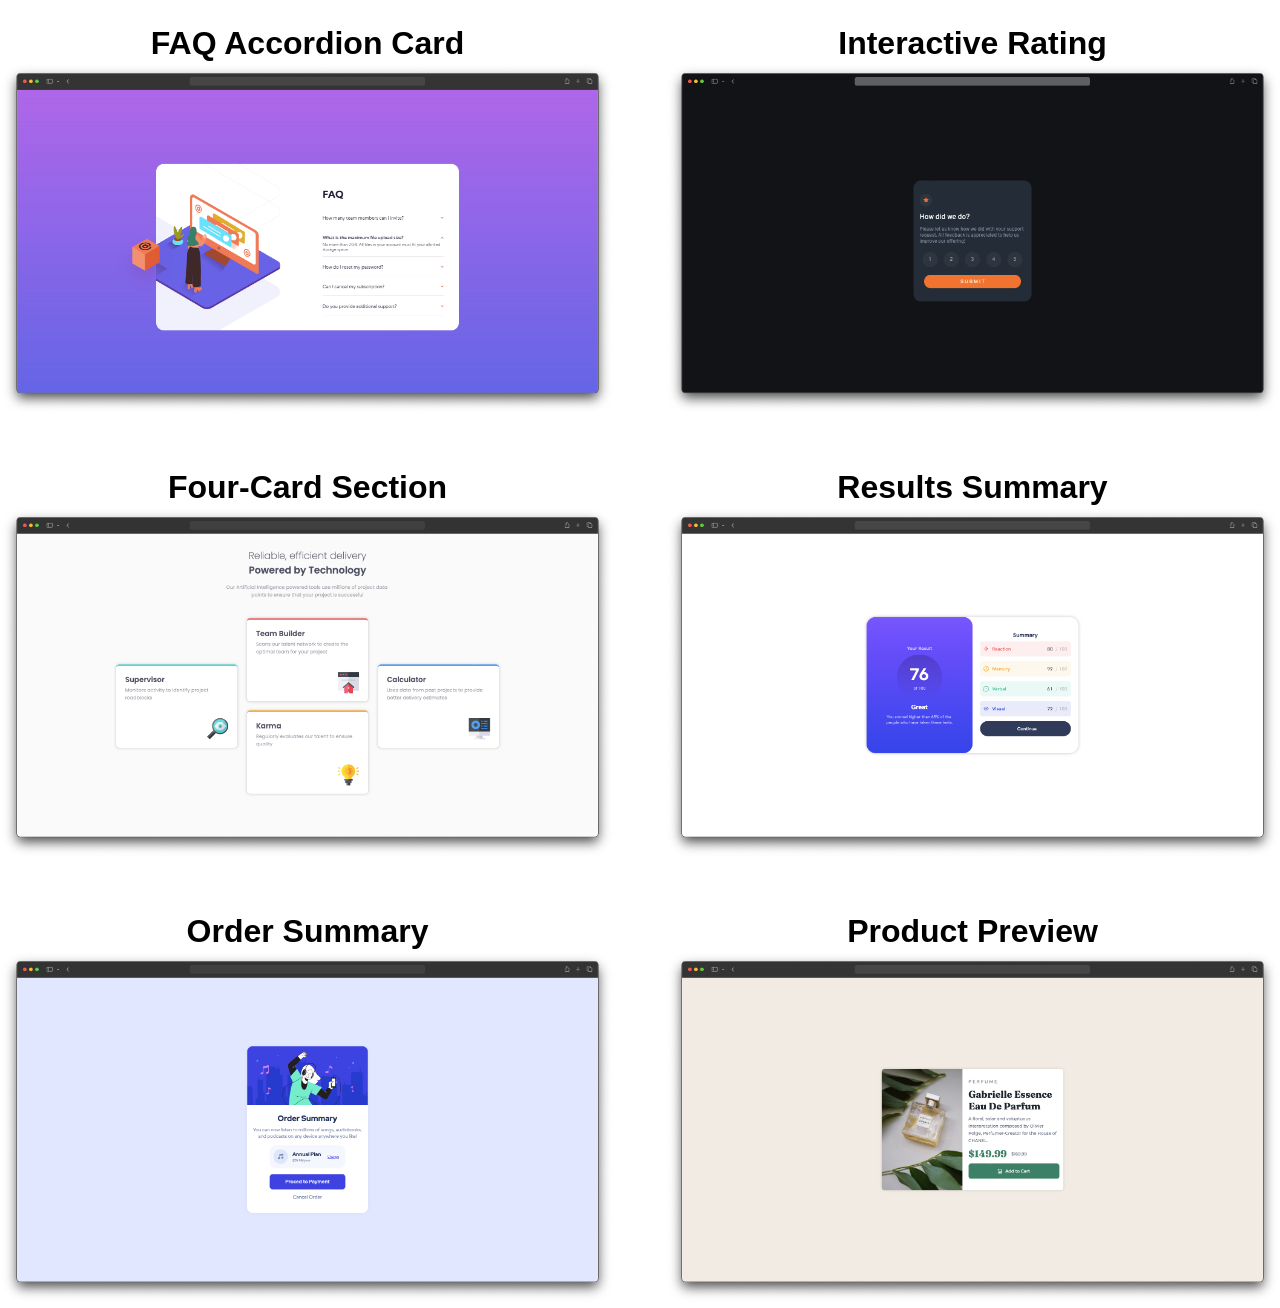
==== index.html @ e1c77a67 "github-pages" ====
<!DOCTYPE html>
<html lang="en">
<head>
    <meta charset="UTF-8">
    <meta name="viewport" content="width=device-width, initial-scale=1.0">
    <title>Frontend Mentor Challenges Solution</title>
    <style>
        * {
            margin: 0;
            padding: 0;
        }

        body {
            font-family: Arial, Helvetica, sans-serif;
        }

        main {
            display: grid;
            grid-template-columns: repeat(2, 1fr);
            gap: 25px 50px;
        }

        h1 {
            text-align: center;
            margin-top: 25px;
        }

        a {
            color: black;
            text-decoration: none;
        }

        img {
            width: 100%;
        }
    </style>
</head>
<body>
    <main>
        <div>
            <h1><a href="faq-accordion-card-js/index.html" target="_blank">FAQ Accordion Card</a></h1>
            <a href="faq-accordion-card-js/index.html" target="_blank"><img src="prints/faq-accordion-card.png" alt=""></a>
        </div>

        <div>
            <h1><a href="interactive-rating-js/index.html" target="_blank">Interactive Rating</a></h1>
            <a href="interactive-rating-js/index.html" target="_blank"><img src="prints/interactive-rating.png" alt=""></a>
        </div>

        <div>
            <h1><a href="four-card-section/index.html" target="_blank">Four-Card Section</a></h1>
            <a href="four-card-section/index.html" target="_blank"><img src="prints/four-card-section.png" alt=""></a>
        </div>

        <div>
            <h1><a href="results-summary/index.html" target="_blank">Results Summary</a></h1>
            <a href="results-summary/index.html" target="_blank"><img src="prints/results-summary.png" alt=""></a>
        </div>

        <div>
            <h1><a href="order-summary/index.html" target="_blank">Order Summary</a></h1>
            <a href="order-summary/index.html" target="_blank"><img src="prints/order-summary.png" alt=""></a>
        </div>

        <div>
            <h1><a href="product-preview/index.html" target="_blank">Product Preview</a></h1>
            <a href="product-preview/index.html" target="_blank"><img src="prints/product-preview.png" alt=""></a>
        </div>
    </main>
</body>
</html>
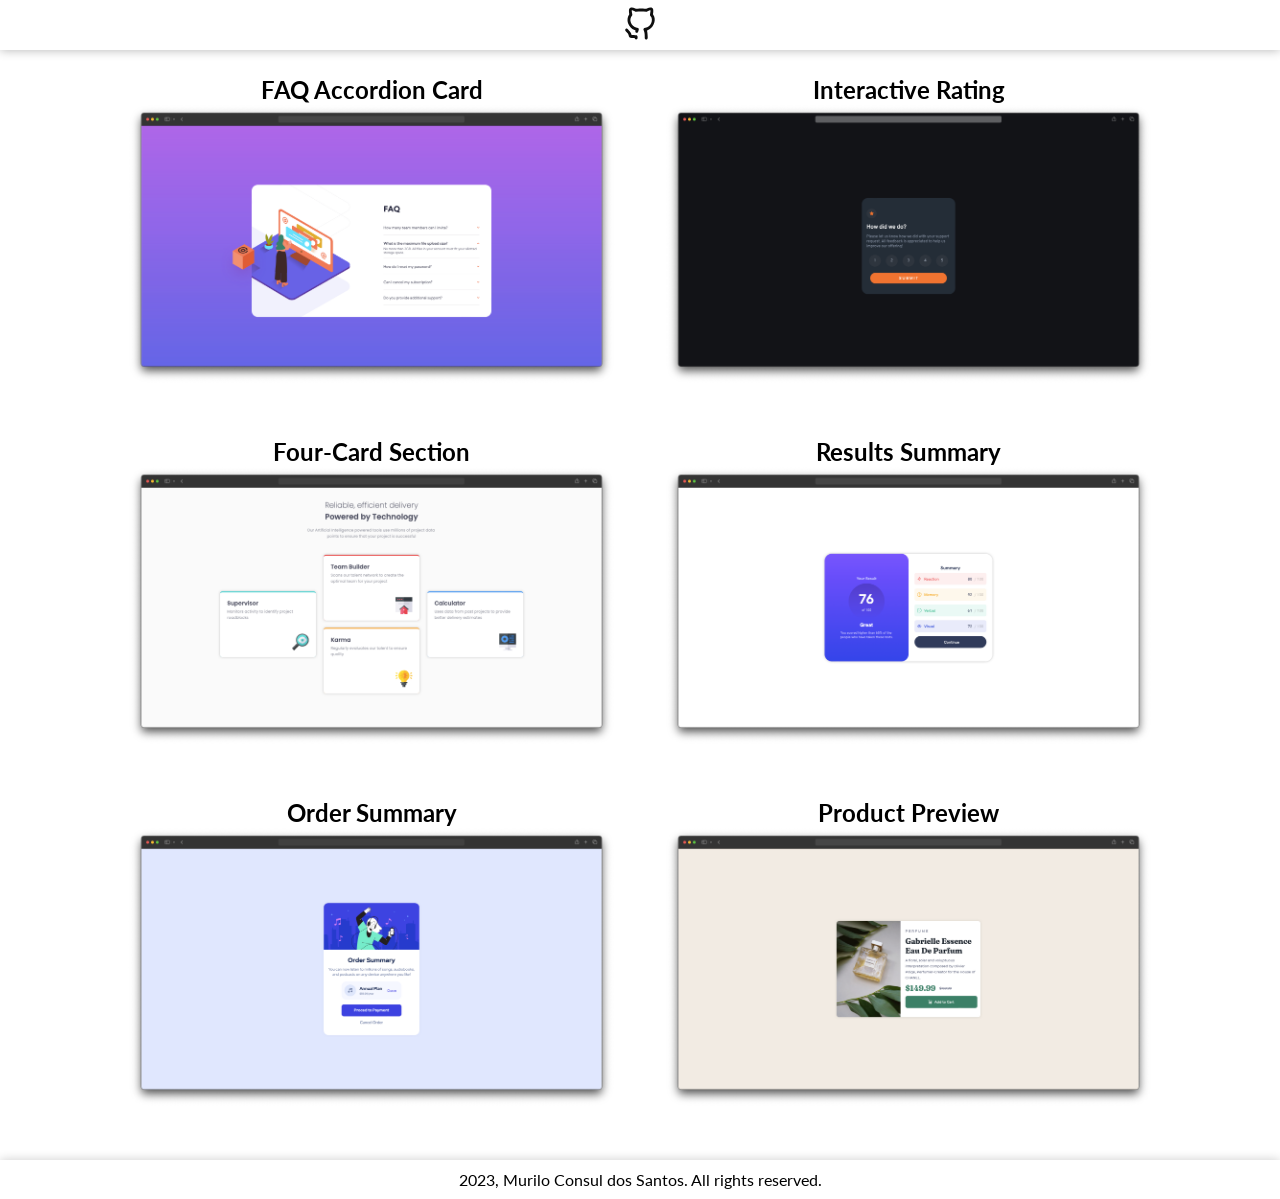
==== commit eaba6a92: "github-pages" ====
--- a/index.html
+++ b/index.html
@@ -5,16 +5,40 @@
     <meta name="viewport" content="width=device-width, initial-scale=1.0">
     <title>Frontend Mentor Challenges Solution</title>
     <style>
+        @import url('https://fonts.googleapis.com/css2?family=Lato:ital,wght@0,100;0,300;0,400;0,700;0,900;1,100;1,300;1,400;1,700;1,900&display=swap');
+
         * {
             margin: 0;
             padding: 0;
         }
 
         body {
-            font-family: Arial, Helvetica, sans-serif;
+            font-family: 'Lato', sans-serif;
+            background-color: white;
+        }
+
+        header {
+            height: 50px;
+            width: 100%;
+            position: fixed;
+            top: 0;
+            display: flex;
+            align-items: center;
+            justify-content: center;
+            box-shadow: 0 0 10px rgba(0, 0, 0, 0.300);
+            background-color: white;
+        }
+
+        #git {
+            width: 35px;
         }
 
         main {
+            margin: 50px auto;
+            width: 80%;
+        }
+
+        section {
             display: grid;
             grid-template-columns: repeat(2, 1fr);
             gap: 25px 50px;
@@ -33,39 +57,51 @@
         img {
             width: 100%;
         }
+
+        footer {
+            box-shadow: 0 0 10px rgba(0, 0, 0, 0.200);
+            text-align: center;
+            padding: 10px;
+            background-color: white;
+        }
     </style>
 </head>
 <body>
+    <header>
+        <a id="git" href="https://github.com/muriloconsul/" target="_blank">
+            <img src="icons/github.svg" alt="GitHub Icon">
+        </a>
+    </header>
     <main>
-        <div>
-            <h1><a href="faq-accordion-card-js/index.html" target="_blank">FAQ Accordion Card</a></h1>
-            <a href="faq-accordion-card-js/index.html" target="_blank"><img src="prints/faq-accordion-card.png" alt=""></a>
-        </div>
-
-        <div>
-            <h1><a href="interactive-rating-js/index.html" target="_blank">Interactive Rating</a></h1>
-            <a href="interactive-rating-js/index.html" target="_blank"><img src="prints/interactive-rating.png" alt=""></a>
-        </div>
-
-        <div>
-            <h1><a href="four-card-section/index.html" target="_blank">Four-Card Section</a></h1>
-            <a href="four-card-section/index.html" target="_blank"><img src="prints/four-card-section.png" alt=""></a>
-        </div>
-
-        <div>
-            <h1><a href="results-summary/index.html" target="_blank">Results Summary</a></h1>
-            <a href="results-summary/index.html" target="_blank"><img src="prints/results-summary.png" alt=""></a>
-        </div>
-
-        <div>
-            <h1><a href="order-summary/index.html" target="_blank">Order Summary</a></h1>
-            <a href="order-summary/index.html" target="_blank"><img src="prints/order-summary.png" alt=""></a>
-        </div>
-
-        <div>
-            <h1><a href="product-preview/index.html" target="_blank">Product Preview</a></h1>
-            <a href="product-preview/index.html" target="_blank"><img src="prints/product-preview.png" alt=""></a>
-        </div>
+        <section>
+            <div>
+                <h1><a href="faq-accordion-card-js/index.html" target="_blank">FAQ Accordion Card</a></h1>
+                <a href="faq-accordion-card-js/index.html" target="_blank"><img src="prints/faq-accordion-card.png" alt=""></a>
+            </div>
+            <div>
+                <h1><a href="interactive-rating-js/index.html" target="_blank">Interactive Rating</a></h1>
+                <a href="interactive-rating-js/index.html" target="_blank"><img src="prints/interactive-rating.png" alt=""></a>
+            </div>
+            <div>
+                <h1><a href="four-card-section/index.html" target="_blank">Four-Card Section</a></h1>
+                <a href="four-card-section/index.html" target="_blank"><img src="prints/four-card-section.png" alt=""></a>
+            </div>
+            <div>
+                <h1><a href="results-summary/index.html" target="_blank">Results Summary</a></h1>
+                <a href="results-summary/index.html" target="_blank"><img src="prints/results-summary.png" alt=""></a>
+            </div>
+            <div>
+                <h1><a href="order-summary/index.html" target="_blank">Order Summary</a></h1>
+                <a href="order-summary/index.html" target="_blank"><img src="prints/order-summary.png" alt=""></a>
+            </div>
+            <div>
+                <h1><a href="product-preview/index.html" target="_blank">Product Preview</a></h1>
+                <a href="product-preview/index.html" target="_blank"><img src="prints/product-preview.png" alt=""></a>
+            </div>
+        </section>
     </main>
+    <footer>
+        <p>2023, Murilo Consul dos Santos. All rights reserved.</p>
+    </footer>
 </body>
 </html>
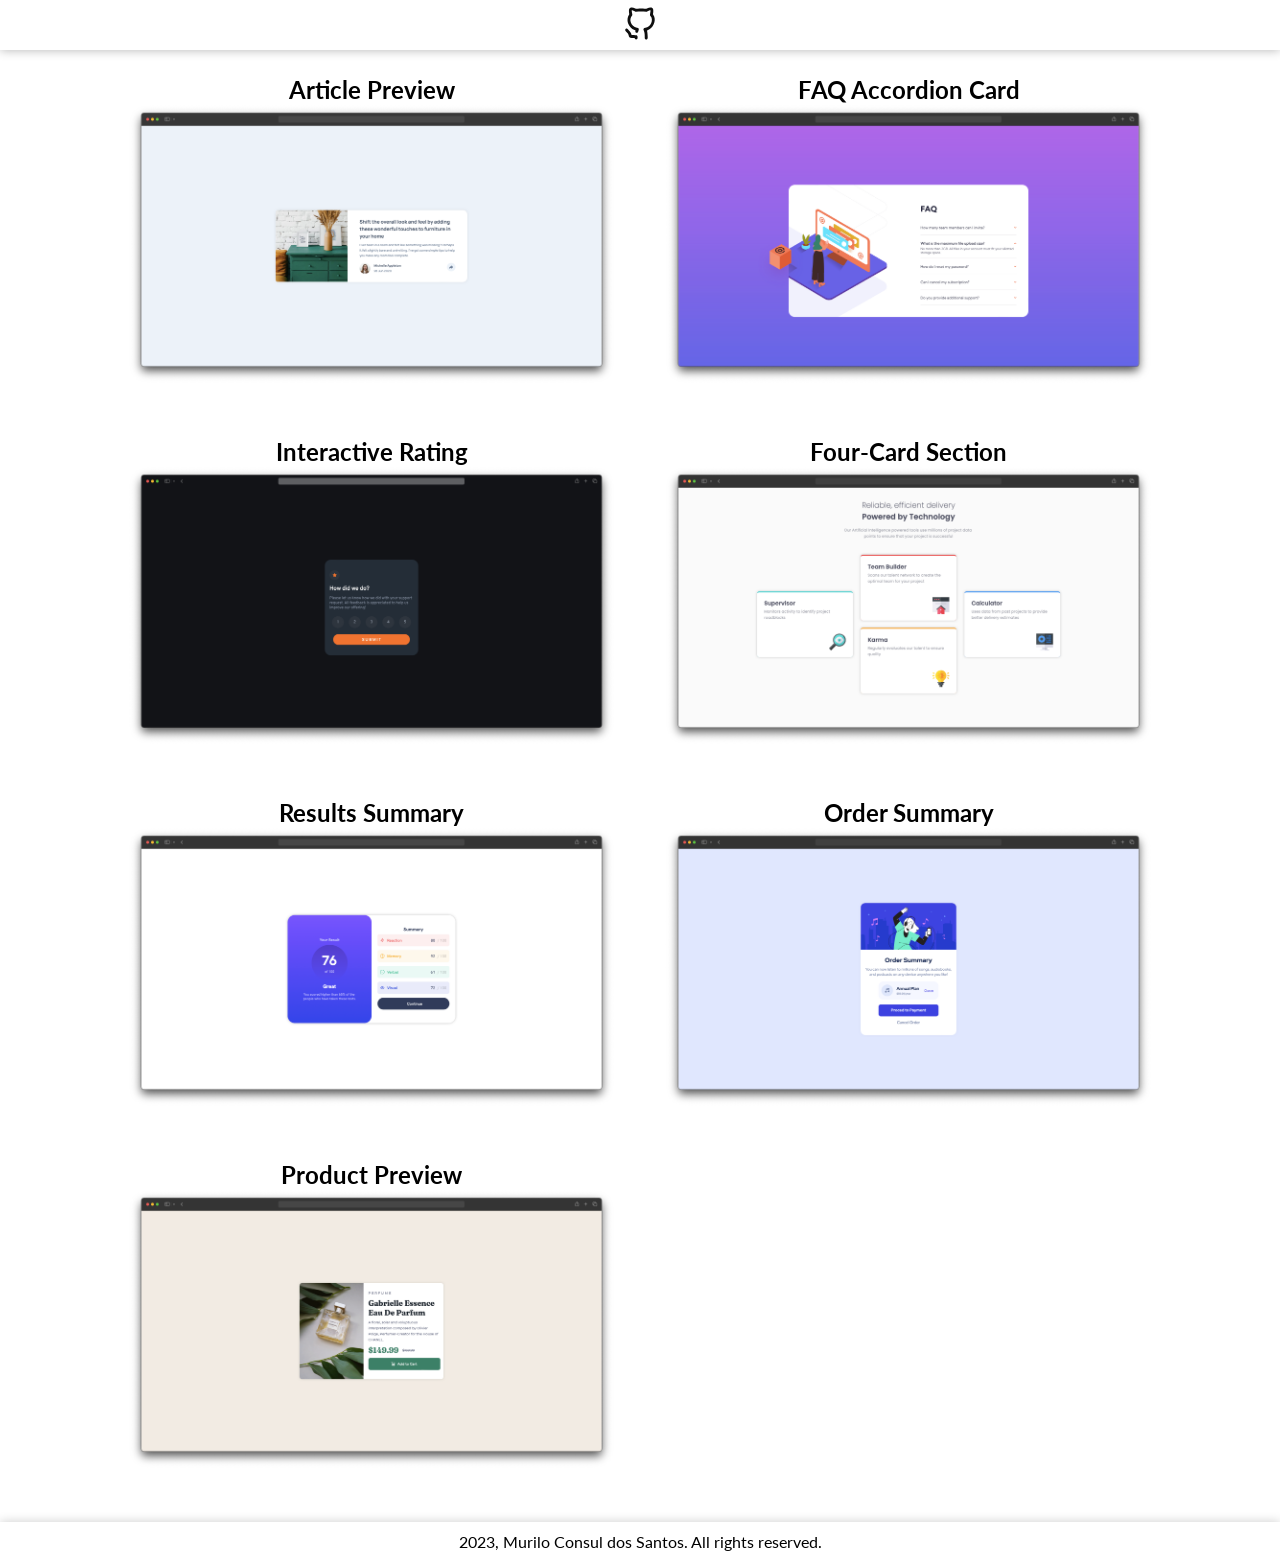
==== commit ad5f56a4: "article preview and update readme" ====
--- a/index.html
+++ b/index.html
@@ -64,6 +64,14 @@
             padding: 10px;
             background-color: white;
         }
+
+        @media screen and (max-width: 1200px) {
+            section {
+                display: grid;
+                grid-template-columns: 1fr;
+                gap: 25px 50px;
+            }
+        }
     </style>
 </head>
 <body>
@@ -74,6 +82,10 @@
     </header>
     <main>
         <section>
+            <div>
+                <h1><a href="article-preview/index.html" target="_blank">Article Preview</a></h1>
+                <a href="article-preview/index.html"><img src="prints/article-preview.png" alt=""></a>
+            </div>
             <div>
                 <h1><a href="faq-accordion-card-js/index.html" target="_blank">FAQ Accordion Card</a></h1>
                 <a href="faq-accordion-card-js/index.html" target="_blank"><img src="prints/faq-accordion-card.png" alt=""></a>
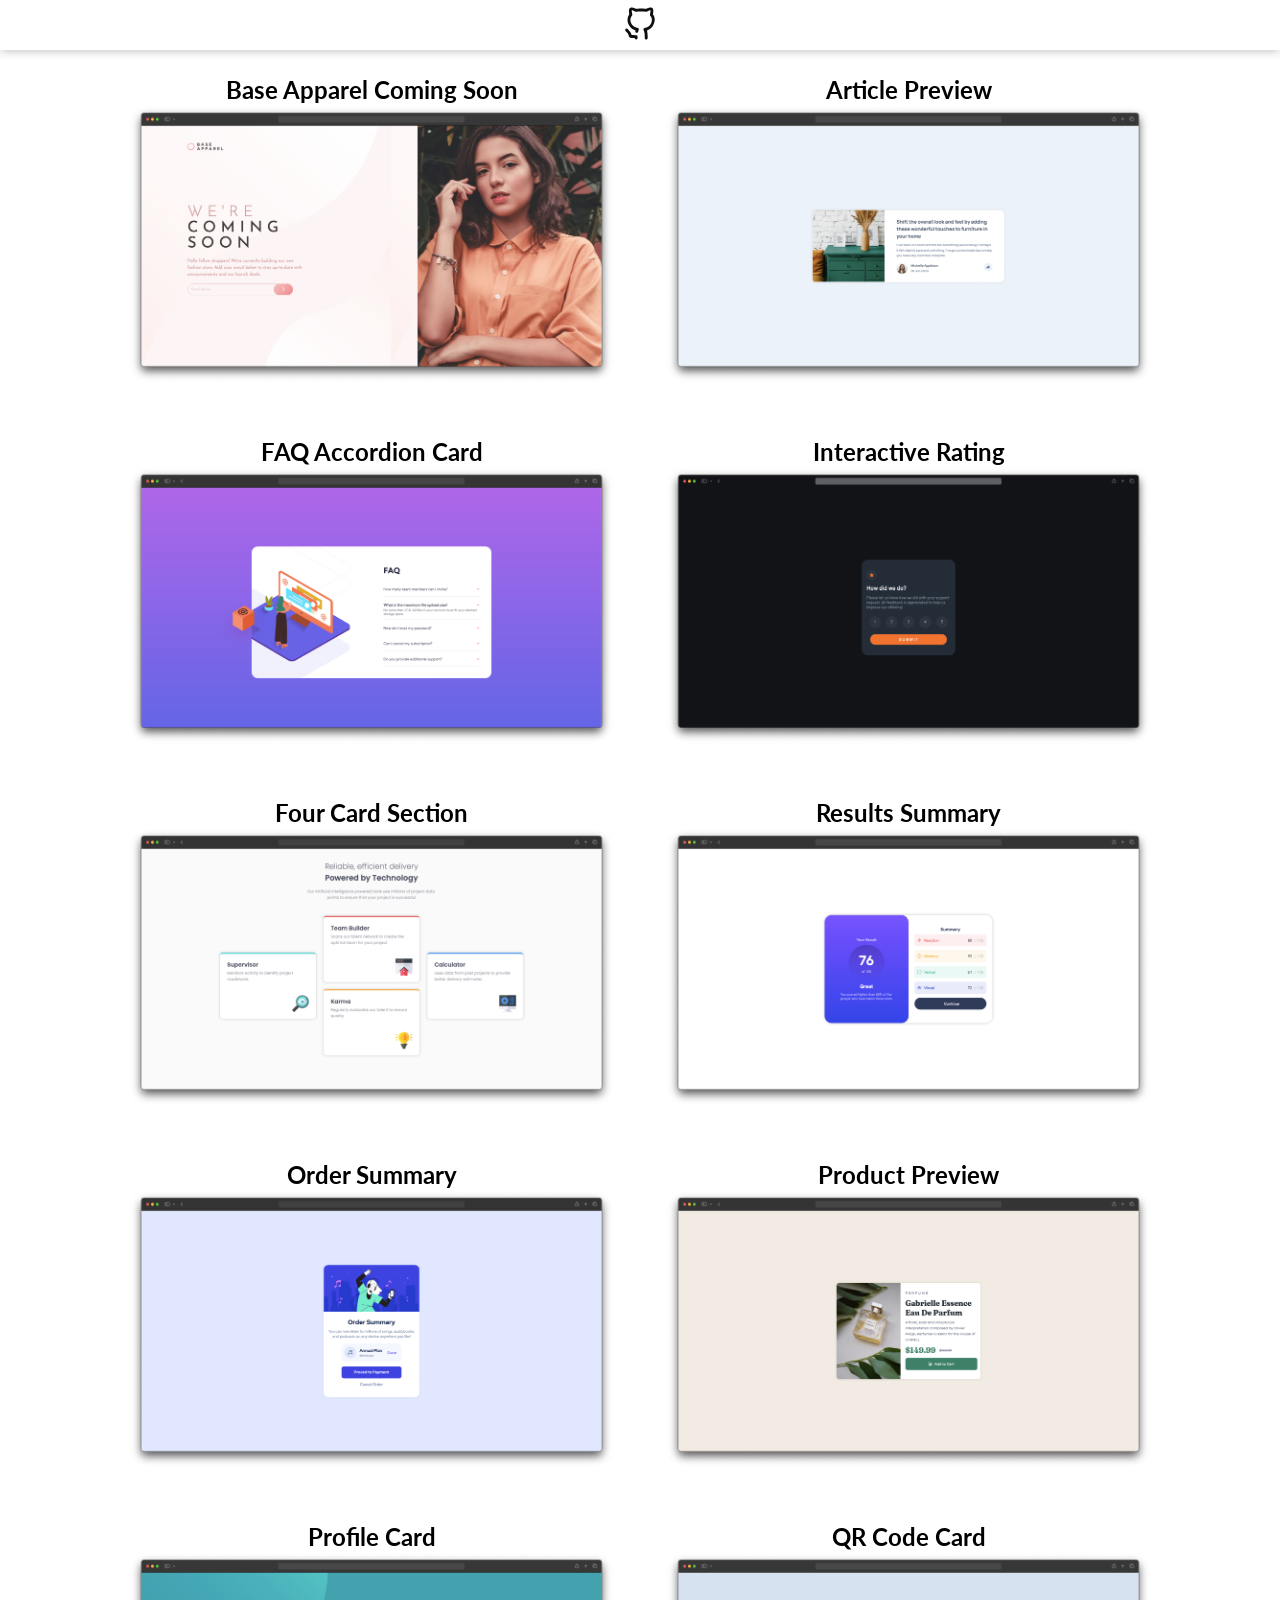
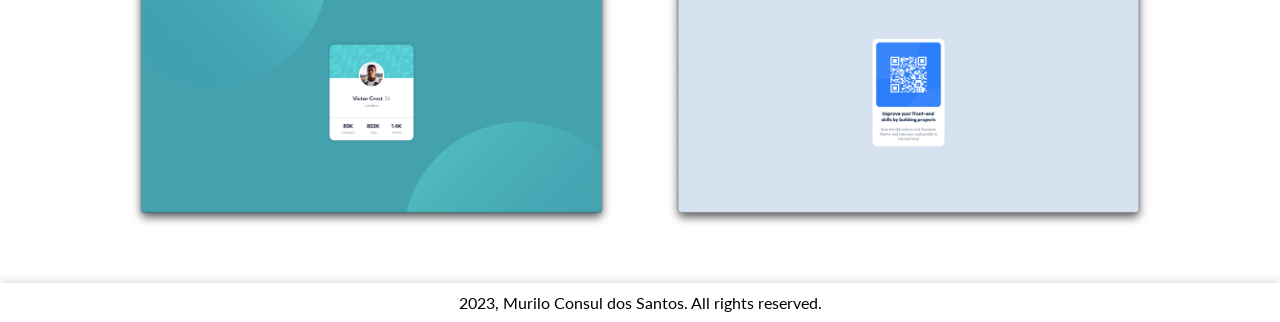
==== commit c8ff036f: "update repo" ====
--- a/index.html
+++ b/index.html
@@ -77,38 +77,50 @@
 <body>
     <header>
         <a id="git" href="https://github.com/muriloconsul/" target="_blank">
-            <img src="icons/github.svg" alt="GitHub Icon">
+            <img src="images/icons/github.svg" alt="GitHub Icon">
         </a>
     </header>
     <main>
         <section>
             <div>
-                <h1><a href="article-preview/index.html" target="_blank">Article Preview</a></h1>
-                <a href="article-preview/index.html"><img src="prints/article-preview.png" alt=""></a>
+                <h1><a href="base-apparel-coming-soon/index.html" target="_blank">Base Apparel Coming Soon</a></h1>
+                <a href="base-apparel-coming-soon/index.html" target="_blank"><img src="images/prints/base-apparel.png" alt=""></a>
             </div>
             <div>
-                <h1><a href="faq-accordion-card-js/index.html" target="_blank">FAQ Accordion Card</a></h1>
-                <a href="faq-accordion-card-js/index.html" target="_blank"><img src="prints/faq-accordion-card.png" alt=""></a>
+                <h1><a href="article-preview/index.html" target="_blank">Article Preview</a></h1>
+                <a href="article-preview/index.html" target="_blank"><img src="images/prints/article-preview.png" alt=""></a>
             </div>
             <div>
-                <h1><a href="interactive-rating-js/index.html" target="_blank">Interactive Rating</a></h1>
-                <a href="interactive-rating-js/index.html" target="_blank"><img src="prints/interactive-rating.png" alt=""></a>
+                <h1><a href="faq-accordion-card/index.html" target="_blank">FAQ Accordion Card</a></h1>
+                <a href="faq-accordion-card/index.html" target="_blank"><img src="images/prints/faq-accordion-card.png" alt=""></a>
             </div>
             <div>
-                <h1><a href="four-card-section/index.html" target="_blank">Four-Card Section</a></h1>
-                <a href="four-card-section/index.html" target="_blank"><img src="prints/four-card-section.png" alt=""></a>
+                <h1><a href="interactive-rating/index.html" target="_blank">Interactive Rating</a></h1>
+                <a href="interactive-rating/index.html" target="_blank"><img src="images/prints/interactive-rating.png" alt=""></a>
+            </div>
+            <div>
+                <h1><a href="four-card-section/index.html" target="_blank">Four Card Section</a></h1>
+                <a href="four-card-section/index.html" target="_blank"><img src="images/prints/four-card-section.png" alt=""></a>
             </div>
             <div>
                 <h1><a href="results-summary/index.html" target="_blank">Results Summary</a></h1>
-                <a href="results-summary/index.html" target="_blank"><img src="prints/results-summary.png" alt=""></a>
+                <a href="results-summary/index.html" target="_blank"><img src="images/prints/results-summary.png" alt=""></a>
             </div>
             <div>
                 <h1><a href="order-summary/index.html" target="_blank">Order Summary</a></h1>
-                <a href="order-summary/index.html" target="_blank"><img src="prints/order-summary.png" alt=""></a>
+                <a href="order-summary/index.html" target="_blank"><img src="images/prints/order-summary.png" alt=""></a>
             </div>
             <div>
                 <h1><a href="product-preview/index.html" target="_blank">Product Preview</a></h1>
-                <a href="product-preview/index.html" target="_blank"><img src="prints/product-preview.png" alt=""></a>
+                <a href="product-preview/index.html" target="_blank"><img src="images/prints/product-preview.png" alt=""></a>
+            </div>
+            <div>
+                <h1><a href="profile-card/index.html" target="_blank">Profile Card</a></h1>
+                <a href="profile-card/index.html" target="_blank"><img src="images/prints/profile-card.png" alt=""></a>
+            </div>
+            <div>
+                <h1><a href="qr-code-card/index.html" target="_blank">QR Code Card</a></h1>
+                <a href="qr-code-card/index.html" target="_blank"><img src="images/prints/qr-code-card.png" alt=""></a>
             </div>
         </section>
     </main>
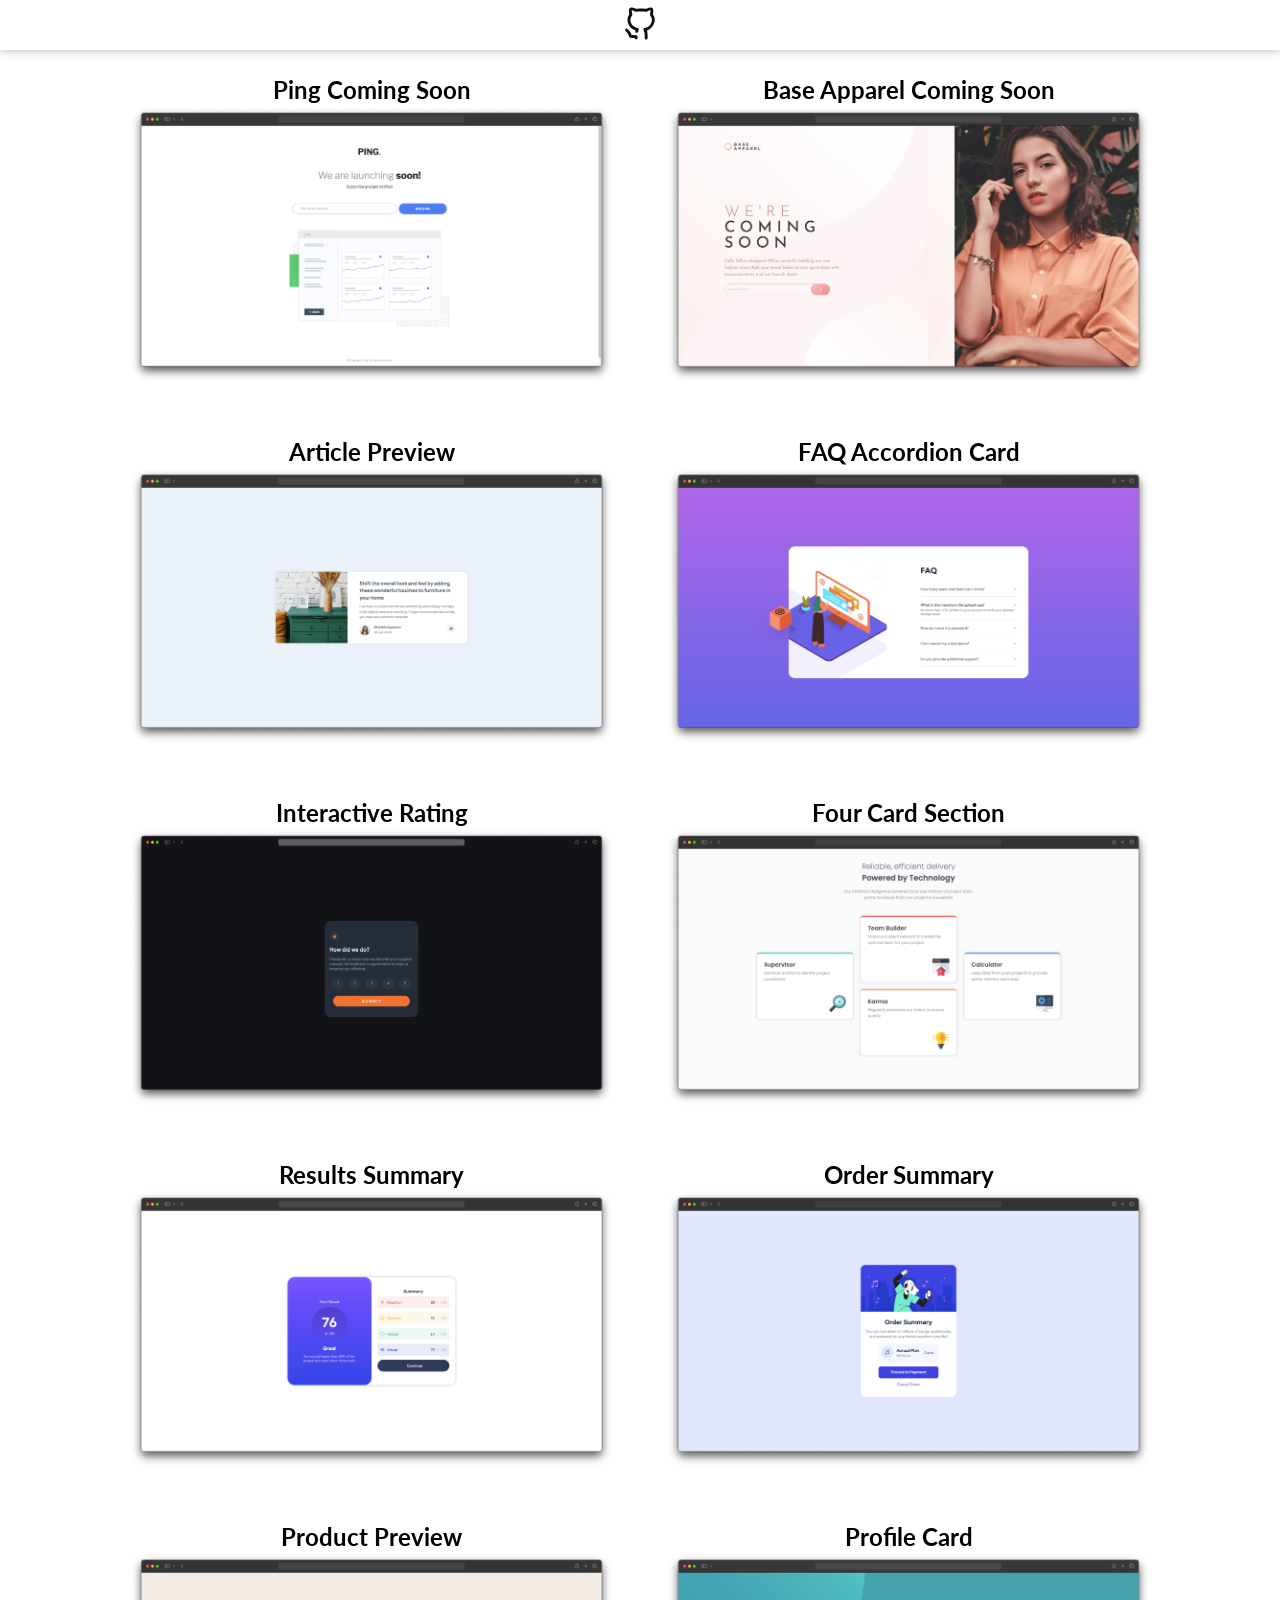
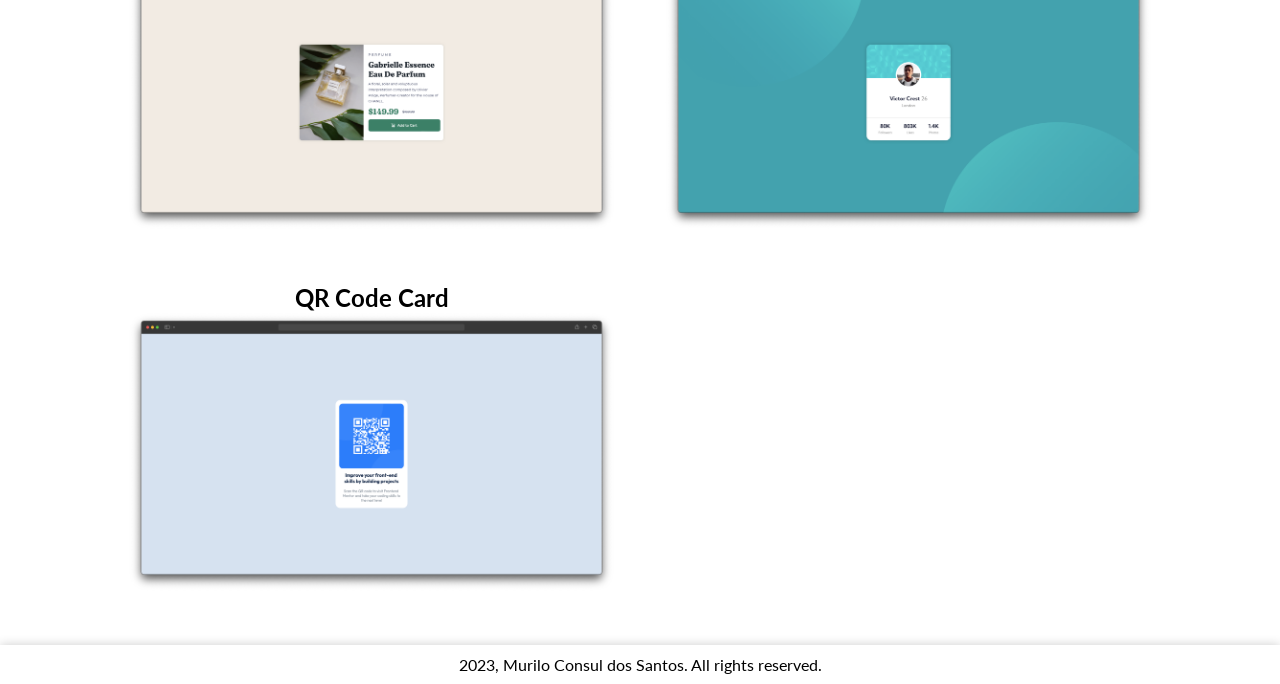
==== commit 1f3e5f61: "ping-coming-soon" ====
--- a/index.html
+++ b/index.html
@@ -83,6 +83,10 @@
     <main>
         <section>
             <div>
+                <h1><a href="ping-coming-soon/index.html" target="_blank">Ping Coming Soon</a></h1>
+                <a href="ping-coming-soon/index.html" target="_blank"><img src="images/prints/ping-coming-soon.png" alt=""></a>
+            </div>
+            <div>
                 <h1><a href="base-apparel-coming-soon/index.html" target="_blank">Base Apparel Coming Soon</a></h1>
                 <a href="base-apparel-coming-soon/index.html" target="_blank"><img src="images/prints/base-apparel.png" alt=""></a>
             </div>
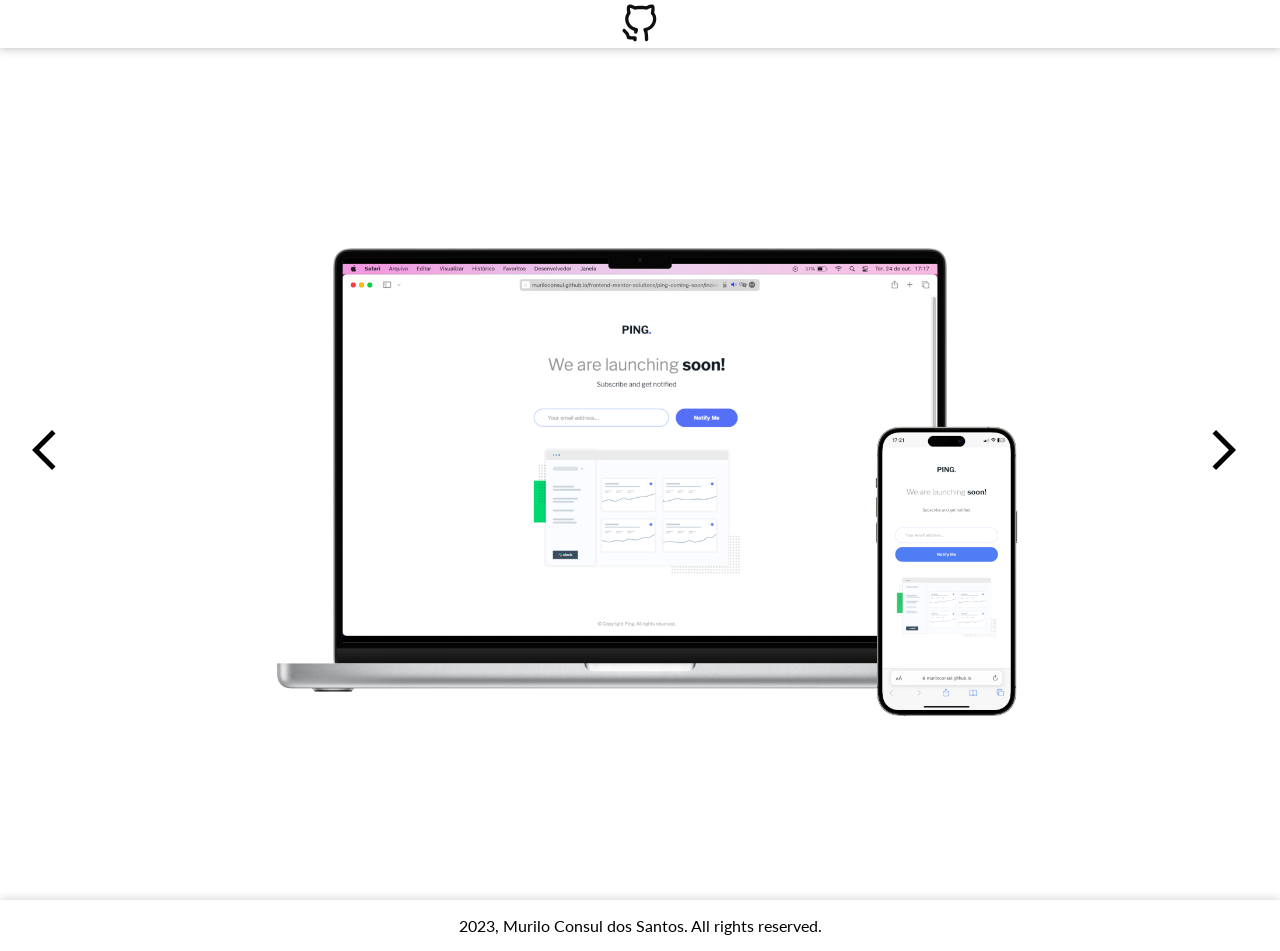
==== commit b420f0be: "pages update carousel/slider" ====
--- a/index.html
+++ b/index.html
@@ -18,7 +18,7 @@
         }
 
         header {
-            height: 50px;
+            height: 3rem;
             width: 100%;
             position: fixed;
             top: 0;
@@ -30,106 +30,161 @@
         }
 
         #git {
-            width: 35px;
+            width: 2.5rem;
         }
 
         main {
-            margin: 50px auto;
-            width: 80%;
+            width: 100%;
+            height: 100svh;
+            display: flex;
+            justify-content: center;
+            align-items: center;
         }
 
-        section {
-            display: grid;
-            grid-template-columns: repeat(2, 1fr);
-            gap: 25px 50px;
+        .icons {
+            width: 3rem;
+            cursor: pointer;
         }
 
-        h1 {
-            text-align: center;
-            margin-top: 25px;
+        .slider {
+            width: 70rem;
+            position: relative;
+            display: flex;
+            justify-content: center;
         }
 
-        a {
-            color: black;
-            text-decoration: none;
+        .slider a {
+            width: 100%;
+            display: flex;
+            justify-content: center;
+            align-items: center;
+            position: absolute;
+
+            opacity: 0;
         }
 
-        img {
+        .slider a.selected {
+            opacity: 1;
+            z-index: 1;
+        }
+
+        .slider img {
             width: 100%;
+            position: absolute;
         }
 
         footer {
             box-shadow: 0 0 10px rgba(0, 0, 0, 0.200);
             text-align: center;
-            padding: 10px;
+            padding: 1rem;
             background-color: white;
-        }
-
-        @media screen and (max-width: 1200px) {
-            section {
-                display: grid;
-                grid-template-columns: 1fr;
-                gap: 25px 50px;
-            }
         }
     </style>
 </head>
 <body>
     <header>
-        <a id="git" href="https://github.com/muriloconsul/" target="_blank">
-            <img src="images/icons/github.svg" alt="GitHub Icon">
+        <a href="https://github.com/muriloconsul/" target="_blank">
+            <img src="images/icons/github.svg" alt="GitHub Icon" id="git">
         </a>
     </header>
     <main>
-        <section>
-            <div>
-                <h1><a href="ping-coming-soon/index.html" target="_blank">Ping Coming Soon</a></h1>
-                <a href="ping-coming-soon/index.html" target="_blank"><img src="images/prints/ping-coming-soon.png" alt=""></a>
-            </div>
-            <div>
-                <h1><a href="base-apparel-coming-soon/index.html" target="_blank">Base Apparel Coming Soon</a></h1>
-                <a href="base-apparel-coming-soon/index.html" target="_blank"><img src="images/prints/base-apparel.png" alt=""></a>
-            </div>
-            <div>
-                <h1><a href="article-preview/index.html" target="_blank">Article Preview</a></h1>
-                <a href="article-preview/index.html" target="_blank"><img src="images/prints/article-preview.png" alt=""></a>
-            </div>
-            <div>
-                <h1><a href="faq-accordion-card/index.html" target="_blank">FAQ Accordion Card</a></h1>
-                <a href="faq-accordion-card/index.html" target="_blank"><img src="images/prints/faq-accordion-card.png" alt=""></a>
-            </div>
-            <div>
-                <h1><a href="interactive-rating/index.html" target="_blank">Interactive Rating</a></h1>
-                <a href="interactive-rating/index.html" target="_blank"><img src="images/prints/interactive-rating.png" alt=""></a>
-            </div>
-            <div>
-                <h1><a href="four-card-section/index.html" target="_blank">Four Card Section</a></h1>
-                <a href="four-card-section/index.html" target="_blank"><img src="images/prints/four-card-section.png" alt=""></a>
-            </div>
-            <div>
-                <h1><a href="results-summary/index.html" target="_blank">Results Summary</a></h1>
-                <a href="results-summary/index.html" target="_blank"><img src="images/prints/results-summary.png" alt=""></a>
-            </div>
-            <div>
-                <h1><a href="order-summary/index.html" target="_blank">Order Summary</a></h1>
-                <a href="order-summary/index.html" target="_blank"><img src="images/prints/order-summary.png" alt=""></a>
-            </div>
-            <div>
-                <h1><a href="product-preview/index.html" target="_blank">Product Preview</a></h1>
-                <a href="product-preview/index.html" target="_blank"><img src="images/prints/product-preview.png" alt=""></a>
-            </div>
-            <div>
-                <h1><a href="profile-card/index.html" target="_blank">Profile Card</a></h1>
-                <a href="profile-card/index.html" target="_blank"><img src="images/prints/profile-card.png" alt=""></a>
-            </div>
-            <div>
-                <h1><a href="qr-code-card/index.html" target="_blank">QR Code Card</a></h1>
-                <a href="qr-code-card/index.html" target="_blank"><img src="images/prints/qr-code-card.png" alt=""></a>
-            </div>
+        <img src="images/icons/arrow-back.svg" alt="Back Arrow" class="icons" id="back-button">
+        <section class="slider">
+            <a href="ping-coming-soon/index.html" target="_blank" class="selected">
+                <img src="images/prints/ping-coming-soon.png" alt="">
+            </a>
+
+            <a href="base-apparel-coming-soon/index.html" target="_blank">
+                <img src="images/prints/base-apparel.png" alt="">
+            </a>
+
+            <a href="article-preview/index.html" target="_blank">
+                <img src="images/prints/article-preview.png" alt="">
+            </a>
+
+            <a href="faq-accordion-card/index.html" target="_blank">
+                <img src="images/prints/faq-accordion-card.png" alt="">
+            </a>
+
+            <a href="interactive-rating/index.html" target="_blank">
+                <img src="images/prints/interactive-rating.png" alt="">
+            </a>
+
+            <a href="four-card-section/index.html" target="_blank">
+                <img src="images/prints/four-card-section.png" alt="">
+            </a>
+
+            <a href="results-summary/index.html" target="_blank">
+                <img src="images/prints/results-summary.png" alt="">
+            </a>
+
+            <a href="order-summary/index.html" target="_blank">
+                <img src="images/prints/order-summary.png" alt="">
+            </a>
+
+            <a href="product-preview/index.html" target="_blank">
+                <img src="images/prints/product-preview.png" alt="">
+            </a>
+
+            <a href="profile-card/index.html" target="_blank">
+                <img src="images/prints/profile-card.png" alt="">
+            </a>
+
+            <a href="qr-code-card/index.html" target="_blank">
+                <img src="images/prints/qr-code-card.png" alt="">
+            </a>
         </section>
+        <img src="images/icons/arrow-forward.svg" alt="Next Arrow" class="icons" id="next-button">
     </main>
     <footer>
         <p>2023, Murilo Consul dos Santos. All rights reserved.</p>
     </footer>
+
+    <script>
+        const backButton = document.querySelector('#back-button')
+        const nextButton = document.querySelector('#next-button')
+        const slider = document.querySelectorAll('.slider a')
+
+        let currentIndex = 0
+
+        function removeClass() {
+            slider.forEach(function (item) {
+                item.classList.remove('selected')
+            })
+        }
+
+        function addClass() {
+            slider[currentIndex].classList.add('selected')
+        }
+
+        function backSlider() {
+            removeClass()
+
+            if (currentIndex === 0) {
+                currentIndex = slider.length - 1
+            } else {
+                currentIndex--
+            }
+
+            addClass()
+        }
+
+        function nextSlider() {
+            removeClass()
+    
+            if (currentIndex === slider.length - 1) {
+                currentIndex = 0
+            } else {
+                currentIndex++
+            }
+
+            addClass()
+        }
+
+        backButton.addEventListener('click', backSlider)
+        nextButton.addEventListener('click', nextSlider)
+
+        setInterval(nextSlider, 6000)
+    </script>
 </body>
 </html>
